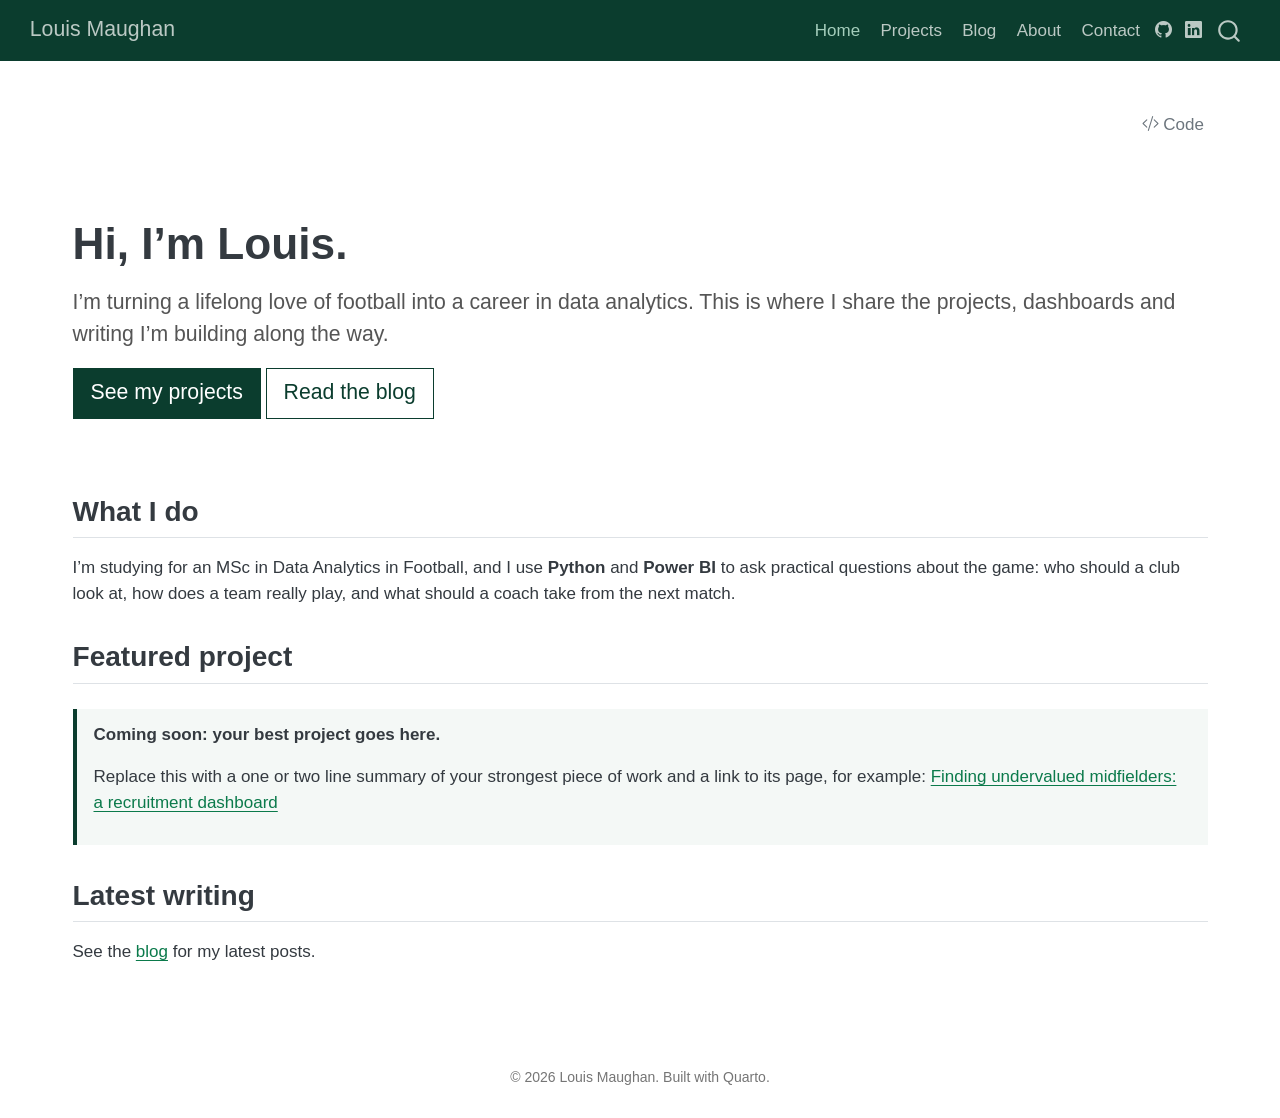
==== index.html @ 0a9d7157 "Built site for gh-pages" ====
<!DOCTYPE html>
<html xmlns="http://www.w3.org/1999/xhtml" lang="en" xml:lang="en"><head>

<meta charset="utf-8">
<meta name="generator" content="quarto-1.11.9">

<meta name="viewport" content="width=device-width, initial-scale=1.0, user-scalable=yes">


<title>Louis Maughan</title>
<style>
/* Default styles provided by pandoc.
** See https://pandoc.org/MANUAL.html#variables-for-html for config info.
*/
span.smallcaps{font-variant: small-caps;}
div.columns{display: flex; gap: 1.5em;}
div.column{flex: auto;}
@media screen {
div.columns{gap: min(4vw, 1.5em);}
div.column{overflow-x: auto;}
}
div.hanging-indent{margin-left: 1.5em; text-indent: -1.5em;}
ul.task-list{list-style: none;}
ul.task-list li input[type="checkbox"] {
  width: 0.8em;
  margin: 0 0.8em 0.2em -1em; /* quarto-specific, see https://github.com/quarto-dev/quarto-cli/issues/4556 */ 
  vertical-align: middle;
}
/* CSS for syntax highlighting */
html { -webkit-text-size-adjust: 100%; }
pre > code.sourceCode { white-space: pre; position: relative; }
pre > code.sourceCode > span { display: inline-block; line-height: 1.25; }
pre > code.sourceCode > span:empty { height: 1.2em; }
.sourceCode { overflow: visible; }
code.sourceCode > span { color: inherit; text-decoration: inherit; }
div.sourceCode { margin: 1em 0; }
pre.sourceCode { margin: 0; }
@media screen {
div.sourceCode { overflow: auto; }
}
@media print {
pre > code.sourceCode { white-space: pre-wrap; }
pre > code.sourceCode > span { text-indent: -5em; padding-left: 5em; }
}
pre.numberSource code
  { counter-reset: source-line 0; }
pre.numberSource code > span
  { position: relative; left: -4em; counter-increment: source-line; }
pre.numberSource code > span > a:first-child::before
  { content: counter(source-line);
    position: relative; left: -1em; text-align: right; vertical-align: baseline;
    border: none; display: inline-block;
    -webkit-touch-callout: none; -webkit-user-select: none;
    -khtml-user-select: none; -moz-user-select: none;
    -ms-user-select: none; user-select: none;
    padding: 0 4px; width: 4em;
  }
pre.numberSource { margin-left: 3em;  padding-left: 4px; }
div.sourceCode
  {   }
@media screen {
pre > code.sourceCode > span > a:first-child::before { text-decoration: underline; }
}
</style>


<script src="site_libs/quarto-nav/quarto-nav.js"></script>
<script src="site_libs/quarto-nav/headroom.min.js"></script>
<script src="site_libs/clipboard/clipboard.min.js"></script>
<script src="site_libs/quarto-search/autocomplete.umd.js"></script>
<script src="site_libs/quarto-search/fuse.min.js"></script>
<script src="site_libs/quarto-search/quarto-search.js"></script>
<meta name="quarto:offset" content="./">
<link href="./favicon.png" rel="icon" type="image/png">
<script src="site_libs/quarto-html/quarto.js" type="module"></script>
<script src="site_libs/quarto-html/tabsets/tabsets.js" type="module"></script>
<script src="site_libs/quarto-html/scrollable-regions/scrollable-regions.js" type="module"></script>
<script src="site_libs/quarto-html/popper.min.js"></script>
<script src="site_libs/quarto-html/tippy.umd.min.js"></script>
<script src="site_libs/quarto-html/anchor.min.js"></script>
<link href="site_libs/quarto-html/tippy.css" rel="stylesheet">
<link href="site_libs/quarto-html/quarto-syntax-highlighting-63b5708e65d6cd79cd7618c58d0c21e7.css" rel="stylesheet" id="quarto-text-highlighting-styles">
<script src="site_libs/bootstrap/bootstrap.min.js"></script>
<link href="site_libs/bootstrap/bootstrap-icons.css" rel="stylesheet">
<link href="site_libs/bootstrap/bootstrap-9058881d663e6d9be884efb1f23e384b.min.css" rel="stylesheet" append-hash="true" id="quarto-bootstrap" data-mode="light">
<script id="quarto-search-options" type="application/json">{
  "location": "navbar",
  "copy-button": false,
  "collapse-after": 3,
  "panel-placement": "end",
  "type": "overlay",
  "limit": 50,
  "keyboard-shortcut": [
    "f",
    "/",
    "s"
  ],
  "show-item-context": false,
  "language": {
    "search-no-results-text": "No results",
    "search-matching-documents-text": "matching documents",
    "search-copy-link-title": "Copy link to search",
    "search-hide-matches-text": "Hide additional matches",
    "search-more-match-text": "more match in this document",
    "search-more-matches-text": "more matches in this document",
    "search-clear-button-title": "Clear",
    "search-text-placeholder": "",
    "search-detached-cancel-button-title": "Cancel",
    "search-submit-button-title": "Submit",
    "search-label": "Search"
  }
}</script>


</head>

<body class="nav-fixed quarto-light"><a id="quarto-skip-link" class="visually-hidden-focusable" href="#quarto-document-content">Skip to main content</a>

<div id="quarto-search-results"></div>
  <header id="quarto-header" class="headroom fixed-top">
    <nav class="navbar navbar-expand-lg " data-bs-theme="dark" aria-label="Site">
      <div class="navbar-container container-fluid">
      <div class="navbar-brand-container mx-auto">
    <a class="navbar-brand" href="./index.html">
    <span class="navbar-title">Louis Maughan</span>
    </a>
  </div>
          <button class="navbar-toggler" type="button" data-bs-toggle="collapse" data-bs-target="#navbarCollapse" aria-controls="navbarCollapse" aria-expanded="false" aria-label="Toggle navigation" onclick="if (window.quartoToggleHeadroom) { window.quartoToggleHeadroom(); }">
  <span class="navbar-toggler-icon"></span>
</button>
          <div class="collapse navbar-collapse" id="navbarCollapse">
            <ul class="navbar-nav navbar-nav-scroll ms-auto">
  <li class="nav-item">
    <a class="nav-link active" href="./index.html" aria-current="page"> 
<span class="menu-text">Home</span></a>
  </li>  
  <li class="nav-item">
    <a class="nav-link" href="./projects/index.html"> 
<span class="menu-text">Projects</span></a>
  </li>  
  <li class="nav-item">
    <a class="nav-link" href="./blog/index.html"> 
<span class="menu-text">Blog</span></a>
  </li>  
  <li class="nav-item">
    <a class="nav-link" href="./about.html"> 
<span class="menu-text">About</span></a>
  </li>  
  <li class="nav-item">
    <a class="nav-link" href="./contact.html"> 
<span class="menu-text">Contact</span></a>
  </li>  
</ul>
          </div> <!-- /navcollapse -->
            <div class="quarto-navbar-tools">
    <a href="https://github.com/louismaughan" title="" class="quarto-navigation-tool px-1" aria-label=""><i class="bi bi-github"></i></a>
    <a href="https://www.linkedin.com/in/YOUR-LINKEDIN-HANDLE" title="" class="quarto-navigation-tool px-1" aria-label=""><i class="bi bi-linkedin"></i></a>
</div>
            <div id="quarto-search" class="" title="Search"></div>
      </div> <!-- /container-fluid -->
    </nav>
</header>
<!-- content -->
<div id="quarto-content" class="quarto-container page-columns page-rows-contents page-layout-full page-navbar">
<!-- sidebar -->
<!-- margin-sidebar -->
    
<!-- main -->
<main class="content column-page" id="quarto-document-content" tabindex="-1"><header id="title-block-header" class="quarto-title-block"><h1 class="title display-7"></h1></header><div class="quarto-title-block"><div class="quarto-title-tools-only"><button type="button" class="btn code-tools-button" id="quarto-code-tools-source"><i class="bi"></i> Code</button></div></div>




<section id="hi-im-louis." class="level1 hero">
<h1>Hi, I’m Louis.</h1>
<p class="tagline">
I’m turning a lifelong love of football into a career in data analytics. This is where I share the projects, dashboards and writing I’m building along the way.
</p>
<p><a href="./projects/index.html" class="btn btn-primary btn-lg">See my projects</a> <a href="./blog/index.html" class="btn btn-outline-primary btn-lg">Read the blog</a></p>
</section>
<section id="what-i-do" class="level2">
<h2 class="anchored" data-anchor-id="what-i-do">What I do</h2>
<p>I’m studying for an MSc in Data Analytics in Football, and I use <strong>Python</strong> and <strong>Power BI</strong> to ask practical questions about the game: who should a club look at, how does a team really play, and what should a coach take from the next match.</p>
</section>
<section id="featured-project" class="level2">
<h2 class="anchored" data-anchor-id="featured-project">Featured project</h2>
<div class="callout-box">
<p><strong>Coming soon: your best project goes here.</strong></p>
<p>Replace this with a one or two line summary of your strongest piece of work and a link to its page, for example: <a href="./projects/recruitment-dashboard.html">Finding undervalued midfielders: a recruitment dashboard</a></p>
</div>
</section>
<section id="latest-writing" class="level2">
<h2 class="anchored" data-anchor-id="latest-writing">Latest writing</h2>
<p>See the <a href="./blog/index.html">blog</a> for my latest posts.</p>


<!-- -->

</section>

</main> <!-- /main -->
<script id="quarto-html-after-body" type="application/javascript">
  window.document.addEventListener("DOMContentLoaded", function (event) {
    const icon = "";
    const anchorJS = new window.AnchorJS();
    anchorJS.options = {
      placement: 'right',
      icon: icon
    };
    anchorJS.add('.anchored');
    const isCodeAnnotation = (el) => {
      for (const clz of el.classList) {
        if (clz.startsWith('code-annotation-')) {                     
          return true;
        }
      }
      return false;
    }
    const onCopySuccess = function(e) {
      // button target
      const button = e.trigger;
      // don't keep focus
      button.blur();
      // flash "checked"
      button.classList.add('code-copy-button-checked');
      var currentTitle = button.getAttribute("title");
      button.setAttribute("title", "Copied!");
      let tooltip;
      if (window.bootstrap) {
        button.setAttribute("data-bs-toggle", "tooltip");
        button.setAttribute("data-bs-placement", "left");
        button.setAttribute("data-bs-title", "Copied!");
        tooltip = new bootstrap.Tooltip(button, 
          { trigger: "manual", 
            customClass: "code-copy-button-tooltip",
            offset: [0, -8]});
        tooltip.show();    
      }
      setTimeout(function() {
        if (tooltip) {
          tooltip.hide();
          button.removeAttribute("data-bs-title");
          button.removeAttribute("data-bs-toggle");
          button.removeAttribute("data-bs-placement");
        }
        button.setAttribute("title", currentTitle);
        button.classList.remove('code-copy-button-checked');
      }, 1000);
      // clear code selection
      e.clearSelection();
    }
    const getTextToCopy = function(trigger) {
      const outerScaffold = trigger.parentElement.cloneNode(true);
      const codeEl = outerScaffold.querySelector('code');
      for (const childEl of codeEl.children) {
        if (isCodeAnnotation(childEl)) {
          childEl.remove();
        }
      }
      return codeEl.innerText;
    }
    const clipboard = new window.ClipboardJS('.code-copy-button:not([data-in-quarto-modal])', {
      text: getTextToCopy
    });
    clipboard.on('success', onCopySuccess);
    if (window.document.getElementById('quarto-embedded-source-code-modal')) {
      const clipboardModal = new window.ClipboardJS('.code-copy-button[data-in-quarto-modal]', {
        text: getTextToCopy,
        container: window.document.getElementById('quarto-embedded-source-code-modal')
      });
      clipboardModal.on('success', onCopySuccess);
    }
    const viewSource = window.document.getElementById('quarto-view-source') ||
                       window.document.getElementById('quarto-code-tools-source');
    if (viewSource) {
      const sourceUrl = viewSource.getAttribute("data-quarto-source-url");
      viewSource.addEventListener("click", function(e) {
        if (sourceUrl) {
          // rstudio viewer pane
          if (/\bcapabilities=\b/.test(window.location)) {
            window.open(sourceUrl);
          } else {
            window.location.href = sourceUrl;
          }
        } else {
          const modal = new bootstrap.Modal(document.getElementById('quarto-embedded-source-code-modal'));
          modal.show();
        }
        return false;
      });
    }
    function toggleCodeHandler(show) {
      return function(e) {
        const cellDetails = window.document.querySelectorAll(".cell details.code-fold");
        for (let i=0; i<cellDetails.length; i++) {
          const details = cellDetails[i];
          if (show) {
            details.open = true;
          } else {
            details.removeAttribute("open");
          }
        }
        const cellCodeDivs = window.document.querySelectorAll(".cell div.sourceCode.cell-code");
        const fromCls = show ? "hidden" : "unhidden";
        const toCls = show ? "unhidden" : "hidden";
        for (let i=0; i<cellCodeDivs.length; i++) {
          const codeDiv = cellCodeDivs[i];
          if (codeDiv.classList.contains(fromCls)) {
            codeDiv.classList.remove(fromCls);
            codeDiv.classList.add(toCls);
          } 
        }
        return false;
      }
    }
    const hideAllCode = window.document.getElementById("quarto-hide-all-code");
    if (hideAllCode) {
      hideAllCode.addEventListener("click", toggleCodeHandler(false));
    }
    const showAllCode = window.document.getElementById("quarto-show-all-code");
    if (showAllCode) {
      showAllCode.addEventListener("click", toggleCodeHandler(true));
    }
      var localhostRegex = new RegExp(/^(?:http|https):\/\/localhost\:?[0-9]*\//);
      var mailtoRegex = new RegExp(/^mailto:/);
        var filterRegex = new RegExp("https:\/\/louismaughan\.github\.io\/louis-portfolio");
      const newWindowLabel = "(opens in a new tab)";
      const newWindowNoteId = "quarto-ext-newwindow-label";
      // Links reference one hidden label through aria-describedby, so the
      // announcement never changes their accessible name.
      var describeNewWindow = (link) => {
        if (!window.document.getElementById(newWindowNoteId)) {
          var newWindowNote = window.document.createElement("span");
          newWindowNote.id = newWindowNoteId;
          newWindowNote.hidden = true;
          newWindowNote.textContent = newWindowLabel;
          window.document.body.appendChild(newWindowNote);
        }
        var describedBy = (link.getAttribute("aria-describedby") || "").split(/\s+/).filter(Boolean);
        if (!describedBy.includes(newWindowNoteId)) {
          describedBy.push(newWindowNoteId);
          link.setAttribute("aria-describedby", describedBy.join(" "));
        }
      }
      var isInternal = (href) => {
          return filterRegex.test(href) || localhostRegex.test(href) || mailtoRegex.test(href);
      }
      // Inspect non-navigation links and adorn them if external
      window.quartoDecorateExternalLinks = function (root) {
     var links = (root || window.document).querySelectorAll('a[href]:not(.nav-link):not(.navbar-brand):not(.toc-action):not(.sidebar-link):not(.sidebar-item-toggle):not(.pagination-link):not(.no-external):not([aria-hidden]):not(.dropdown-item):not(.quarto-navigation-tool):not(.about-link)');
      for (var i=0; i<links.length; i++) {
        const link = links[i];
        if (!isInternal(link.href)) {
          // undo the damage that might have been done by quarto-nav.js in the case of
          // links that we want to consider external
          if (link.dataset.originalHref !== undefined) {
            link.href = link.dataset.originalHref;
          }
            // target, if specified
            link.setAttribute("target", "_blank");
            if (link.getAttribute("rel") === null) {
              link.setAttribute("rel", "noopener");
            }
            describeNewWindow(link);
          if (!link.classList.contains('no-external-icon')) {
          }
        }
      }
      };
      window.quartoDecorateExternalLinks(window.document);
    // Esc closes the popup (WCAG 1.4.13) and focus leaving both trigger and
    // popup closes it (WCAG 2.4.11); tippy handles neither for interactive popups.
    const hideOnEscAndFocusOut = {
      name: 'hideOnEscAndFocusOut',
      defaultValue: true,
      fn(instance) {
        const dismiss = () => {
          // A show scheduled by the trigger delay would otherwise reopen it
          instance.clearDelayTimeouts();
          instance.hide();
        };
        const onKeyDown = (event) => {
          if (event.key !== 'Escape') {
            return;
          }
          // Keep Esc from also reaching page handlers (e.g. reveal.js overview),
          // except an open reveal.js slide menu, which Esc should close too.
          // The menu handles keys only when its keyboard option is on.
          const menuHandlesEsc = window.Reveal?.getPlugin?.('menu')?.isOpen() &&
            window.Reveal.getConfig().menu?.keyboard !== false;
          if (!menuHandlesEsc) {
            event.stopPropagation();
          }
          if (instance.popper.contains(window.document.activeElement)) {
            // Disabled while refocusing so the focus trigger does not reopen it
            instance.disable();
            instance.reference.focus();
            instance.enable();
          }
          dismiss();
        };
        const onFocusOut = (event) => {
          const target = event.relatedTarget;
          if (target && !instance.reference.contains(target) &&
              !instance.popper.contains(target)) {
            dismiss();
          }
        };
        // On the trigger too: a click trigger (code-annotations: select) has no
        // blur handling. Attached for the instance's lifetime so leaving the
        // trigger also cancels a show still pending on the trigger delay.
        instance.reference.addEventListener('focusout', onFocusOut);
        return {
          onShow() {
            window.document.addEventListener('keydown', onKeyDown, true);
            instance.popper.addEventListener('focusout', onFocusOut);
          },
          onHide() {
            window.document.removeEventListener('keydown', onKeyDown, true);
            instance.popper.removeEventListener('focusout', onFocusOut);
          },
          onDestroy() {
            instance.reference.removeEventListener('focusout', onFocusOut);
          },
        };
      },
    };
    function tippyHover(el, contentFn, onTriggerFn, onUntriggerFn) {
      const config = {
        allowHTML: true,
        maxWidth: 500,
        delay: 100,
        arrow: false,
        appendTo: function(el) {
            return el.parentElement;
        },
        interactive: true,
        interactiveBorder: 10,
        theme: 'quarto',
        placement: 'bottom-start',
        plugins: [hideOnEscAndFocusOut],
      };
      if (contentFn) {
        config.content = contentFn;
      }
      if (onTriggerFn) {
        config.onTrigger = onTriggerFn;
      }
      if (onUntriggerFn) {
        config.onUntrigger = onUntriggerFn;
      }
      window.tippy(el, config); 
    }
    const noterefs = window.document.querySelectorAll('a[role="doc-noteref"]');
    for (var i=0; i<noterefs.length; i++) {
      const ref = noterefs[i];
      tippyHover(ref, function() {
        // use id or data attribute instead here
        let href = ref.getAttribute('data-footnote-href') || ref.getAttribute('href');
        try { href = new URL(href).hash; } catch {}
        const id = href.replace(/^#\/?/, "");
        const note = window.document.getElementById(id);
        if (note) {
          return note.innerHTML;
        } else {
          return "";
        }
      });
    }
    const xrefs = window.document.querySelectorAll('a.quarto-xref');
    const processXRef = (id, note) => {
      // Strip column container classes
      const stripColumnClz = (el) => {
        el.classList.remove("page-full", "page-columns");
        if (el.children) {
          for (const child of el.children) {
            stripColumnClz(child);
          }
        }
      }
      stripColumnClz(note)
      if (id === null || id.startsWith('sec-')) {
        // Special case sections, only their first couple elements
        const container = document.createElement("div");
        if (note.children && note.children.length > 2) {
          container.appendChild(note.children[0].cloneNode(true));
          for (let i = 1; i < note.children.length; i++) {
            const child = note.children[i];
            if (child.tagName === "P" && child.innerText === "") {
              continue;
            } else {
              container.appendChild(child.cloneNode(true));
              break;
            }
          }
          if (window.Quarto?.typesetMath) {
            window.Quarto.typesetMath(container);
          }
          return container.innerHTML
        } else {
          if (window.Quarto?.typesetMath) {
            window.Quarto.typesetMath(note);
          }
          return note.innerHTML;
        }
      } else {
        // Remove any anchor links if they are present
        const anchorLink = note.querySelector('a.anchorjs-link');
        if (anchorLink) {
          anchorLink.remove();
        }
        if (window.Quarto?.typesetMath) {
          window.Quarto.typesetMath(note);
        }
        if (note.classList.contains("callout")) {
          return note.outerHTML;
        } else {
          return note.innerHTML;
        }
      }
    }
    for (var i=0; i<xrefs.length; i++) {
      const xref = xrefs[i];
      tippyHover(xref, undefined, function(instance) {
        instance.disable();
        let url = xref.getAttribute('href');
        let hash = undefined; 
        if (url.startsWith('#')) {
          hash = url;
        } else {
          try { hash = new URL(url).hash; } catch {}
        }
        if (hash) {
          const id = hash.replace(/^#\/?/, "");
          const note = window.document.getElementById(id);
          if (note !== null) {
            try {
              const html = processXRef(id, note.cloneNode(true));
              instance.setContent(html);
            } finally {
              instance.enable();
              instance.show();
            }
          } else {
            // See if we can fetch this
            fetch(url.split('#')[0])
            .then(res => res.text())
            .then(html => {
              const parser = new DOMParser();
              const htmlDoc = parser.parseFromString(html, "text/html");
              const note = htmlDoc.getElementById(id);
              if (note !== null) {
                const html = processXRef(id, note);
                instance.setContent(html);
              } 
            }).finally(() => {
              instance.enable();
              instance.show();
            });
          }
        } else {
          // See if we can fetch a full url (with no hash to target)
          // This is a special case and we should probably do some content thinning / targeting
          fetch(url)
          .then(res => res.text())
          .then(html => {
            const parser = new DOMParser();
            const htmlDoc = parser.parseFromString(html, "text/html");
            const note = htmlDoc.querySelector('main.content');
            if (note !== null) {
              // This should only happen for chapter cross references
              // (since there is no id in the URL)
              // remove the first header
              if (note.children.length > 0 && note.children[0].tagName === "HEADER") {
                note.children[0].remove();
              }
              const html = processXRef(null, note);
              instance.setContent(html);
            } 
          }).finally(() => {
            instance.enable();
            instance.show();
          });
        }
      }, function(instance) {
      });
    }
        let selectedAnnoteEl;
        const selectorForAnnotation = ( cell, annotation) => {
          let cellAttr = 'data-code-cell="' + cell + '"';
          let lineAttr = 'data-code-annotation="' +  annotation + '"';
          const selector = 'span[' + cellAttr + '][' + lineAttr + ']';
          return selector;
        }
        const selectCodeLines = (annoteEl) => {
          const doc = window.document;
          const targetCell = annoteEl.getAttribute("data-target-cell");
          const targetAnnotation = annoteEl.getAttribute("data-target-annotation");
          const annoteSpan = window.document.querySelector(selectorForAnnotation(targetCell, targetAnnotation));
          const lines = annoteSpan.getAttribute("data-code-lines").split(",");
          const lineIds = lines.map((line) => {
            return targetCell + "-" + line;
          })
          // Each band is positioned against its own containing block, which is
          // not the offsetParent of the lines, so place it from client rects.
          const placeBand = (band, firstEl, lastEl, codeBlock) => {
            const container = band.offsetParent;
            if (container === null) {
              return;
            }
            const containerRect = container.getBoundingClientRect();
            // Reveal.js scales slides with a transform, so convert client
            // pixels back to the CSS pixels of the container.
            const scale = containerRect.height / container.offsetHeight || 1;
            const firstRect = firstEl.getBoundingClientRect();
            const lastRect = lastEl.getBoundingClientRect();
            const top = (firstRect.top - containerRect.top) / scale - container.clientTop + container.scrollTop;
            const height = (lastRect.bottom - firstRect.top) / scale;
            band.style.top = top - 2 + "px";
            band.style.height = height + 4 + "px";
            if (codeBlock) {
              // Without the copy button wrapper, the containing block is wider
              // than the code block, so span the code block explicitly.
              const blockRect = codeBlock.getBoundingClientRect();
              band.style.left = (blockRect.left - containerRect.left) / scale - container.clientLeft + container.scrollLeft + "px";
              band.style.width = blockRect.width / scale + "px";
            }
          };
          if (lineIds.length > 0) {
            const el = window.document.getElementById(lineIds[0]);
            const lastEl = window.document.getElementById(lineIds[lineIds.length - 1]);
            const parent = el.parentElement.parentElement;
            // cook up a div (if necessary) and position it
            let div = window.document.getElementById("code-annotation-line-highlight");
            if (div === null) {
              div = window.document.createElement("div");
              div.setAttribute("id", "code-annotation-line-highlight");
              div.style.position = 'absolute';
              parent.appendChild(div);
            }
            placeBand(div, el, lastEl, parent.closest("div.sourceCode") || parent);
            let gutterDiv = window.document.getElementById("code-annotation-line-highlight-gutter");
            if (gutterDiv === null) {
              gutterDiv = window.document.createElement("div");
              gutterDiv.setAttribute("id", "code-annotation-line-highlight-gutter");
              gutterDiv.style.position = 'absolute';
              const codeCell = window.document.getElementById(targetCell);
              const gutter = codeCell.querySelector('.code-annotation-gutter');
              gutter.appendChild(gutterDiv);
            }
            placeBand(gutterDiv, el, lastEl);
            selectedAnnoteEl = annoteEl;
          }
        };
        const unselectCodeLines = () => {
          const elementsIds = ["code-annotation-line-highlight", "code-annotation-line-highlight-gutter"];
          elementsIds.forEach((elId) => {
            const div = window.document.getElementById(elId);
            if (div) {
              div.remove();
            }
          });
          selectedAnnoteEl = undefined;
        };
          // Handle positioning of the toggle
      window.addEventListener(
        "resize",
        throttle(() => {
          elRect = undefined;
          if (selectedAnnoteEl) {
            selectCodeLines(selectedAnnoteEl);
          }
        }, 10)
      );
      function throttle(fn, ms) {
      let throttle = false;
      let timer;
        return (...args) => {
          if(!throttle) { // first call gets through
              fn.apply(this, args);
              throttle = true;
          } else { // all the others get throttled
              if(timer) clearTimeout(timer); // cancel #2
              timer = setTimeout(() => {
                fn.apply(this, args);
                timer = throttle = false;
              }, ms);
          }
        };
      }
        // Attach click handler to the DT
        const annoteDls = window.document.querySelectorAll('dt[data-target-cell]');
        for (const annoteDlNode of annoteDls) {
          annoteDlNode.addEventListener('click', (event) => {
            const clickedEl = event.target;
            if (clickedEl !== selectedAnnoteEl) {
              unselectCodeLines();
              const activeEl = window.document.querySelector('dt[data-target-cell].code-annotation-active');
              if (activeEl) {
                activeEl.classList.remove('code-annotation-active');
              }
              selectCodeLines(clickedEl);
              clickedEl.classList.add('code-annotation-active');
            } else {
              // Unselect the line
              unselectCodeLines();
              clickedEl.classList.remove('code-annotation-active');
            }
          });
        }
    const findCites = (el) => {
      const parentEl = el.parentElement;
      if (parentEl) {
        const cites = parentEl.dataset.cites;
        if (cites) {
          return {
            el,
            cites: cites.split(' ')
          };
        } else {
          return findCites(el.parentElement)
        }
      } else {
        return undefined;
      }
    };
    var bibliorefs = window.document.querySelectorAll('a[role="doc-biblioref"]');
    for (var i=0; i<bibliorefs.length; i++) {
      const ref = bibliorefs[i];
      const citeInfo = findCites(ref);
      if (citeInfo) {
        tippyHover(citeInfo.el, function() {
          var popup = window.document.createElement('div');
          citeInfo.cites.forEach(function(cite) {
            var citeDiv = window.document.createElement('div');
            citeDiv.classList.add('hanging-indent');
            citeDiv.classList.add('csl-entry');
            var biblioDiv = window.document.getElementById('ref-' + cite);
            if (biblioDiv) {
              citeDiv.innerHTML = biblioDiv.innerHTML;
            }
            popup.appendChild(citeDiv);
          });
          return popup.innerHTML;
        });
      }
    }
  });
  </script>
  <script type="application/javascript">
  window.quartoScrollableRegionsLabels = {"code":"Scrollable code","output":"Scrollable output"};
  </script><div class="modal fade" id="quarto-embedded-source-code-modal" tabindex="-1" aria-labelledby="quarto-embedded-source-code-modal-label" aria-hidden="true"><div class="modal-dialog modal-dialog-scrollable"><div class="modal-content"><div class="modal-header"><h5 class="modal-title" id="quarto-embedded-source-code-modal-label">Source Code</h5><button class="btn-close" data-bs-dismiss="modal"></button></div><div class="modal-body"><div class="">
<div class="code-copy-outer-scaffold"><div class="sourceCode" id="cb1" data-shortcodes="false"><pre class="sourceCode markdown code-with-copy"><code class="sourceCode markdown"><span id="cb1-1"><a href="#cb1-1" aria-hidden="true" tabindex="-1"></a><span class="co">---</span></span>
<span id="cb1-2"><a href="#cb1-2" aria-hidden="true" tabindex="-1"></a><span class="an">title:</span><span class="co"> ""</span></span>
<span id="cb1-3"><a href="#cb1-3" aria-hidden="true" tabindex="-1"></a><span class="an">toc:</span><span class="co"> false</span></span>
<span id="cb1-4"><a href="#cb1-4" aria-hidden="true" tabindex="-1"></a><span class="an">page-layout:</span><span class="co"> full</span></span>
<span id="cb1-5"><a href="#cb1-5" aria-hidden="true" tabindex="-1"></a><span class="co">---</span></span>
<span id="cb1-6"><a href="#cb1-6" aria-hidden="true" tabindex="-1"></a></span>
<span id="cb1-7"><a href="#cb1-7" aria-hidden="true" tabindex="-1"></a>::: {.hero}</span>
<span id="cb1-8"><a href="#cb1-8" aria-hidden="true" tabindex="-1"></a><span class="fu"># Hi, I'm Louis.</span></span>
<span id="cb1-9"><a href="#cb1-9" aria-hidden="true" tabindex="-1"></a></span>
<span id="cb1-10"><a href="#cb1-10" aria-hidden="true" tabindex="-1"></a><span class="dt">&lt;</span><span class="kw">p</span><span class="ot"> class</span><span class="op">=</span><span class="st">"tagline"</span><span class="dt">&gt;</span>I'm turning a lifelong love of football into a career in data analytics. This is where I share the projects, dashboards and writing I'm building along the way.<span class="dt">&lt;/</span><span class="kw">p</span><span class="dt">&gt;</span></span>
<span id="cb1-11"><a href="#cb1-11" aria-hidden="true" tabindex="-1"></a></span>
<span id="cb1-12"><a href="#cb1-12" aria-hidden="true" tabindex="-1"></a><span class="co">[</span><span class="ot">See my projects</span><span class="co">](projects/index.qmd)</span>{.btn .btn-primary .btn-lg} <span class="co">[</span><span class="ot">Read the blog</span><span class="co">](blog/index.qmd)</span>{.btn .btn-outline-primary .btn-lg}</span>
<span id="cb1-13"><a href="#cb1-13" aria-hidden="true" tabindex="-1"></a>:::</span>
<span id="cb1-14"><a href="#cb1-14" aria-hidden="true" tabindex="-1"></a></span>
<span id="cb1-15"><a href="#cb1-15" aria-hidden="true" tabindex="-1"></a><span class="fu">## What I do</span></span>
<span id="cb1-16"><a href="#cb1-16" aria-hidden="true" tabindex="-1"></a></span>
<span id="cb1-17"><a href="#cb1-17" aria-hidden="true" tabindex="-1"></a>I'm studying for an MSc in Data Analytics in Football, and I use **Python** and **Power BI** to ask practical questions about the game: who should a club look at, how does a team really play, and what should a coach take from the next match.</span>
<span id="cb1-18"><a href="#cb1-18" aria-hidden="true" tabindex="-1"></a></span>
<span id="cb1-19"><a href="#cb1-19" aria-hidden="true" tabindex="-1"></a><span class="fu">## Featured project</span></span>
<span id="cb1-20"><a href="#cb1-20" aria-hidden="true" tabindex="-1"></a></span>
<span id="cb1-21"><a href="#cb1-21" aria-hidden="true" tabindex="-1"></a>::: {.callout-box}</span>
<span id="cb1-22"><a href="#cb1-22" aria-hidden="true" tabindex="-1"></a>**Coming soon: your best project goes here.**</span>
<span id="cb1-23"><a href="#cb1-23" aria-hidden="true" tabindex="-1"></a></span>
<span id="cb1-24"><a href="#cb1-24" aria-hidden="true" tabindex="-1"></a>Replace this with a one or two line summary of your strongest piece of work and a link to its page, for example:</span>
<span id="cb1-25"><a href="#cb1-25" aria-hidden="true" tabindex="-1"></a><span class="co">[</span><span class="ot">Finding undervalued midfielders: a recruitment dashboard</span><span class="co">](projects/recruitment-dashboard.qmd)</span></span>
<span id="cb1-26"><a href="#cb1-26" aria-hidden="true" tabindex="-1"></a>:::</span>
<span id="cb1-27"><a href="#cb1-27" aria-hidden="true" tabindex="-1"></a></span>
<span id="cb1-28"><a href="#cb1-28" aria-hidden="true" tabindex="-1"></a><span class="fu">## Latest writing</span></span>
<span id="cb1-29"><a href="#cb1-29" aria-hidden="true" tabindex="-1"></a></span>
<span id="cb1-30"><a href="#cb1-30" aria-hidden="true" tabindex="-1"></a>See the <span class="co">[</span><span class="ot">blog</span><span class="co">](blog/index.qmd)</span> for my latest posts.</span></code></pre></div><button title="Copy to Clipboard" class="code-copy-button" data-in-quarto-modal=""><i class="bi"></i></button></div>
</div></div></div></div></div>
</div> <!-- /content -->
<footer class="footer">
  <div class="nav-footer">
    <div class="nav-footer-left">
      &nbsp;
    </div>   
    <div class="nav-footer-center">
<p>© 2026 Louis Maughan. Built with Quarto.</p>
</div>
    <div class="nav-footer-right">
      &nbsp;
    </div>
  </div>
</footer>




</body></html>
---- site_libs/quarto-html/tippy.css ----
.tippy-box[data-animation=fade][data-state=hidden]{opacity:0}[data-tippy-root]{max-width:calc(100vw - 10px)}.tippy-box{position:relative;background-color:#333;color:#fff;border-radius:4px;font-size:14px;line-height:1.4;white-space:normal;outline:0;transition-property:transform,visibility,opacity}.tippy-box[data-placement^=top]>.tippy-arrow{bottom:0}.tippy-box[data-placement^=top]>.tippy-arrow:before{bottom:-7px;left:0;border-width:8px 8px 0;border-top-color:initial;transform-origin:center top}.tippy-box[data-placement^=bottom]>.tippy-arrow{top:0}.tippy-box[data-placement^=bottom]>.tippy-arrow:before{top:-7px;left:0;border-width:0 8px 8px;border-bottom-color:initial;transform-origin:center bottom}.tippy-box[data-placement^=left]>.tippy-arrow{right:0}.tippy-box[data-placement^=left]>.tippy-arrow:before{border-width:8px 0 8px 8px;border-left-color:initial;right:-7px;transform-origin:center left}.tippy-box[data-placement^=right]>.tippy-arrow{left:0}.tippy-box[data-placement^=right]>.tippy-arrow:before{left:-7px;border-width:8px 8px 8px 0;border-right-color:initial;transform-origin:center right}.tippy-box[data-inertia][data-state=visible]{transition-timing-function:cubic-bezier(.54,1.5,.38,1.11)}.tippy-arrow{width:16px;height:16px;color:#333}.tippy-arrow:before{content:"";position:absolute;border-color:transparent;border-style:solid}.tippy-content{position:relative;padding:5px 9px;z-index:1}
---- site_libs/quarto-html/quarto-syntax-highlighting-63b5708e65d6cd79cd7618c58d0c21e7.css ----
/* quarto syntax highlight colors */
:root {
  --quarto-hl-ot-color: #003B4F;
  --quarto-hl-at-color: #657422;
  --quarto-hl-ss-color: #20794D;
  --quarto-hl-an-color: #5E5E5E;
  --quarto-hl-fu-color: #4758AB;
  --quarto-hl-st-color: #20794D;
  --quarto-hl-cf-color: #003B4F;
  --quarto-hl-op-color: #5E5E5E;
  --quarto-hl-er-color: #AD0000;
  --quarto-hl-bn-color: #AD0000;
  --quarto-hl-al-color: #AD0000;
  --quarto-hl-va-color: #111111;
  --quarto-hl-bu-color: inherit;
  --quarto-hl-ex-color: inherit;
  --quarto-hl-pp-color: #AD0000;
  --quarto-hl-in-color: #5E5E5E;
  --quarto-hl-vs-color: #20794D;
  --quarto-hl-wa-color: #5E5E5E;
  --quarto-hl-do-color: #5E5E5E;
  --quarto-hl-im-color: #00769E;
  --quarto-hl-ch-color: #20794D;
  --quarto-hl-dt-color: #AD0000;
  --quarto-hl-fl-color: #AD0000;
  --quarto-hl-co-color: #5E5E5E;
  --quarto-hl-cv-color: #5E5E5E;
  --quarto-hl-cn-color: #8f5902;
  --quarto-hl-sc-color: #5E5E5E;
  --quarto-hl-dv-color: #AD0000;
  --quarto-hl-kw-color: #003B4F;
}

/* other quarto variables */
:root {
  --quarto-font-monospace: SFMono-Regular, Menlo, Monaco, Consolas, "Liberation Mono", "Courier New", monospace;
}

/* syntax highlight based on Pandoc's rules */
pre > code.sourceCode > span {
  color: #003B4F;
}

code.sourceCode > span {
  color: #003B4F;
}

div.sourceCode,
div.sourceCode pre.sourceCode {
  color: #003B4F;
}

/* Normal */
code span {
  color: #003B4F;
}

/* Alert */
code span.al {
  color: #AD0000;
  font-style: inherit;
}

/* Annotation */
code span.an {
  color: #5E5E5E;
  font-style: inherit;
}

/* Attribute */
code span.at {
  color: #657422;
  font-style: inherit;
}

/* BaseN */
code span.bn {
  color: #AD0000;
  font-style: inherit;
}

/* BuiltIn */
code span.bu {
  font-style: inherit;
}

/* ControlFlow */
code span.cf {
  color: #003B4F;
  font-weight: bold;
  font-style: inherit;
}

/* Char */
code span.ch {
  color: #20794D;
  font-style: inherit;
}

/* Constant */
code span.cn {
  color: #8f5902;
  font-style: inherit;
}

/* Comment */
code span.co {
  color: #5E5E5E;
  font-style: inherit;
}

/* CommentVar */
code span.cv {
  color: #5E5E5E;
  font-style: italic;
}

/* Documentation */
code span.do {
  color: #5E5E5E;
  font-style: italic;
}

/* DataType */
code span.dt {
  color: #AD0000;
  font-style: inherit;
}

/* DecVal */
code span.dv {
  color: #AD0000;
  font-style: inherit;
}

/* Error */
code span.er {
  color: #AD0000;
  font-style: inherit;
}

/* Extension */
code span.ex {
  font-style: inherit;
}

/* Float */
code span.fl {
  color: #AD0000;
  font-style: inherit;
}

/* Function */
code span.fu {
  color: #4758AB;
  font-style: inherit;
}

/* Import */
code span.im {
  color: #00769E;
  font-style: inherit;
}

/* Information */
code span.in {
  color: #5E5E5E;
  font-style: inherit;
}

/* Keyword */
code span.kw {
  color: #003B4F;
  font-weight: bold;
  font-style: inherit;
}

/* Operator */
code span.op {
  color: #5E5E5E;
  font-style: inherit;
}

/* Other */
code span.ot {
  color: #003B4F;
  font-style: inherit;
}

/* Preprocessor */
code span.pp {
  color: #AD0000;
  font-style: inherit;
}

/* SpecialChar */
code span.sc {
  color: #5E5E5E;
  font-style: inherit;
}

/* SpecialString */
code span.ss {
  color: #20794D;
  font-style: inherit;
}

/* String */
code span.st {
  color: #20794D;
  font-style: inherit;
}

/* Variable */
code span.va {
  color: #111111;
  font-style: inherit;
}

/* VerbatimString */
code span.vs {
  color: #20794D;
  font-style: inherit;
}

/* Warning */
code span.wa {
  color: #5E5E5E;
  font-style: italic;
}

.prevent-inlining {
  content: "</";
}

/*# sourceMappingURL=054cc16b9e9817627be6994582d2ffb5.css.map */
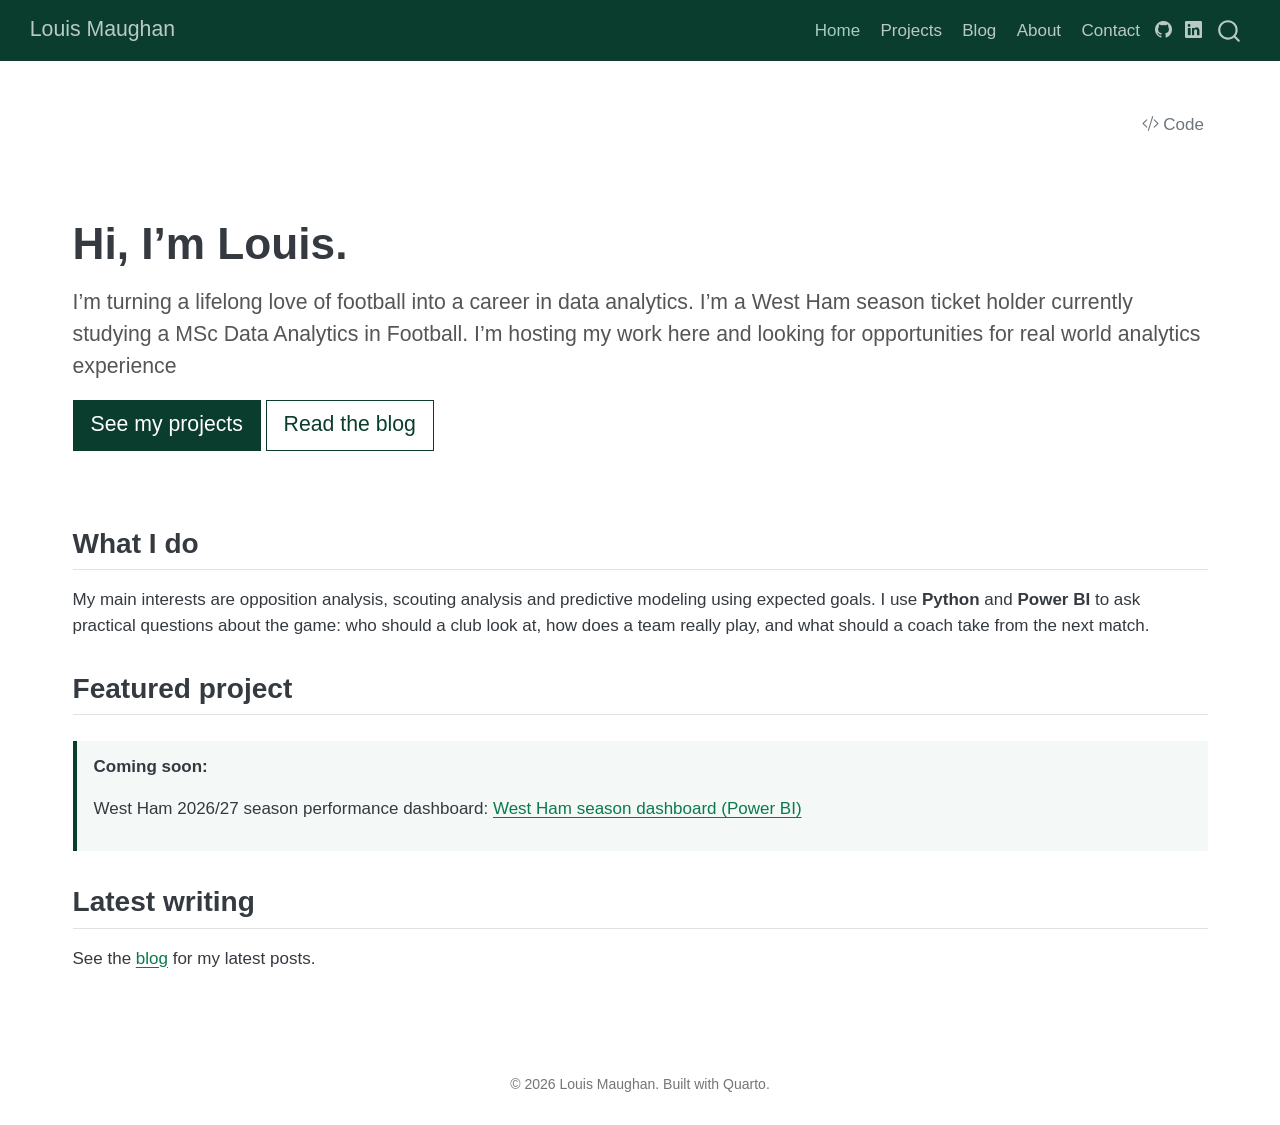
==== commit 75707434: "Built site for gh-pages" ====
--- a/index.html
+++ b/index.html
@@ -82,7 +82,7 @@
 <link href="site_libs/quarto-html/quarto-syntax-highlighting-63b5708e65d6cd79cd7618c58d0c21e7.css" rel="stylesheet" id="quarto-text-highlighting-styles">
 <script src="site_libs/bootstrap/bootstrap.min.js"></script>
 <link href="site_libs/bootstrap/bootstrap-icons.css" rel="stylesheet">
-<link href="site_libs/bootstrap/bootstrap-9058881d663e6d9be884efb1f23e384b.min.css" rel="stylesheet" append-hash="true" id="quarto-bootstrap" data-mode="light">
+<link href="site_libs/bootstrap/bootstrap-aab86a7b5dbd2cdbcfb85e33983b7737.min.css" rel="stylesheet" append-hash="true" id="quarto-bootstrap" data-mode="light">
 <script id="quarto-search-options" type="application/json">{
   "location": "navbar",
   "copy-button": false,
@@ -174,19 +174,19 @@
 <section id="hi-im-louis." class="level1 hero">
 <h1>Hi, I’m Louis.</h1>
 <p class="tagline">
-I’m turning a lifelong love of football into a career in data analytics. This is where I share the projects, dashboards and writing I’m building along the way.
+I’m turning a lifelong love of football into a career in data analytics. I’m a West Ham season ticket holder currently studying a MSc Data Analytics in Football. I’m hosting my work here and looking for opportunities for real world analytics experience
 </p>
 <p><a href="./projects/index.html" class="btn btn-primary btn-lg">See my projects</a> <a href="./blog/index.html" class="btn btn-outline-primary btn-lg">Read the blog</a></p>
 </section>
 <section id="what-i-do" class="level2">
 <h2 class="anchored" data-anchor-id="what-i-do">What I do</h2>
-<p>I’m studying for an MSc in Data Analytics in Football, and I use <strong>Python</strong> and <strong>Power BI</strong> to ask practical questions about the game: who should a club look at, how does a team really play, and what should a coach take from the next match.</p>
+<p>My main interests are opposition analysis, scouting analysis and predictive modeling using expected goals. I use <strong>Python</strong> and <strong>Power BI</strong> to ask practical questions about the game: who should a club look at, how does a team really play, and what should a coach take from the next match.</p>
 </section>
 <section id="featured-project" class="level2">
 <h2 class="anchored" data-anchor-id="featured-project">Featured project</h2>
 <div class="callout-box">
-<p><strong>Coming soon: your best project goes here.</strong></p>
-<p>Replace this with a one or two line summary of your strongest piece of work and a link to its page, for example: <a href="./projects/recruitment-dashboard.html">Finding undervalued midfielders: a recruitment dashboard</a></p>
+<p><strong>Coming soon:</strong></p>
+<p>West Ham 2026/27 season performance dashboard: <a href="./projects/recruitment-dashboard.html">West Ham season dashboard (Power BI)</a></p>
 </div>
 </section>
 <section id="latest-writing" class="level2">
@@ -759,22 +759,22 @@
 <span id="cb1-7"><a href="#cb1-7" aria-hidden="true" tabindex="-1"></a>::: {.hero}</span>
 <span id="cb1-8"><a href="#cb1-8" aria-hidden="true" tabindex="-1"></a><span class="fu"># Hi, I'm Louis.</span></span>
 <span id="cb1-9"><a href="#cb1-9" aria-hidden="true" tabindex="-1"></a></span>
-<span id="cb1-10"><a href="#cb1-10" aria-hidden="true" tabindex="-1"></a><span class="dt">&lt;</span><span class="kw">p</span><span class="ot"> class</span><span class="op">=</span><span class="st">"tagline"</span><span class="dt">&gt;</span>I'm turning a lifelong love of football into a career in data analytics. This is where I share the projects, dashboards and writing I'm building along the way.<span class="dt">&lt;/</span><span class="kw">p</span><span class="dt">&gt;</span></span>
+<span id="cb1-10"><a href="#cb1-10" aria-hidden="true" tabindex="-1"></a><span class="dt">&lt;</span><span class="kw">p</span><span class="ot"> class</span><span class="op">=</span><span class="st">"tagline"</span><span class="dt">&gt;</span>I'm turning a lifelong love of football into a career in data analytics. I'm a West Ham season ticket holder currently studying a MSc Data Analytics in Football. I'm hosting my work here and looking for opportunities for real world analytics experience<span class="dt">&lt;/</span><span class="kw">p</span><span class="dt">&gt;</span></span>
 <span id="cb1-11"><a href="#cb1-11" aria-hidden="true" tabindex="-1"></a></span>
 <span id="cb1-12"><a href="#cb1-12" aria-hidden="true" tabindex="-1"></a><span class="co">[</span><span class="ot">See my projects</span><span class="co">](projects/index.qmd)</span>{.btn .btn-primary .btn-lg} <span class="co">[</span><span class="ot">Read the blog</span><span class="co">](blog/index.qmd)</span>{.btn .btn-outline-primary .btn-lg}</span>
 <span id="cb1-13"><a href="#cb1-13" aria-hidden="true" tabindex="-1"></a>:::</span>
 <span id="cb1-14"><a href="#cb1-14" aria-hidden="true" tabindex="-1"></a></span>
 <span id="cb1-15"><a href="#cb1-15" aria-hidden="true" tabindex="-1"></a><span class="fu">## What I do</span></span>
 <span id="cb1-16"><a href="#cb1-16" aria-hidden="true" tabindex="-1"></a></span>
-<span id="cb1-17"><a href="#cb1-17" aria-hidden="true" tabindex="-1"></a>I'm studying for an MSc in Data Analytics in Football, and I use **Python** and **Power BI** to ask practical questions about the game: who should a club look at, how does a team really play, and what should a coach take from the next match.</span>
+<span id="cb1-17"><a href="#cb1-17" aria-hidden="true" tabindex="-1"></a>My main interests are opposition analysis, scouting analysis and predictive modeling using expected goals. I use **Python** and **Power BI** to ask practical questions about the game: who should a club look at, how does a team really play, and what should a coach take from the next match.</span>
 <span id="cb1-18"><a href="#cb1-18" aria-hidden="true" tabindex="-1"></a></span>
 <span id="cb1-19"><a href="#cb1-19" aria-hidden="true" tabindex="-1"></a><span class="fu">## Featured project</span></span>
 <span id="cb1-20"><a href="#cb1-20" aria-hidden="true" tabindex="-1"></a></span>
 <span id="cb1-21"><a href="#cb1-21" aria-hidden="true" tabindex="-1"></a>::: {.callout-box}</span>
-<span id="cb1-22"><a href="#cb1-22" aria-hidden="true" tabindex="-1"></a>**Coming soon: your best project goes here.**</span>
+<span id="cb1-22"><a href="#cb1-22" aria-hidden="true" tabindex="-1"></a>**Coming soon:**</span>
 <span id="cb1-23"><a href="#cb1-23" aria-hidden="true" tabindex="-1"></a></span>
-<span id="cb1-24"><a href="#cb1-24" aria-hidden="true" tabindex="-1"></a>Replace this with a one or two line summary of your strongest piece of work and a link to its page, for example:</span>
-<span id="cb1-25"><a href="#cb1-25" aria-hidden="true" tabindex="-1"></a><span class="co">[</span><span class="ot">Finding undervalued midfielders: a recruitment dashboard</span><span class="co">](projects/recruitment-dashboard.qmd)</span></span>
+<span id="cb1-24"><a href="#cb1-24" aria-hidden="true" tabindex="-1"></a>West Ham 2026/27 season performance dashboard:</span>
+<span id="cb1-25"><a href="#cb1-25" aria-hidden="true" tabindex="-1"></a><span class="co">[</span><span class="ot">West Ham season dashboard (Power BI)</span><span class="co">](projects/recruitment-dashboard.qmd)</span></span>
 <span id="cb1-26"><a href="#cb1-26" aria-hidden="true" tabindex="-1"></a>:::</span>
 <span id="cb1-27"><a href="#cb1-27" aria-hidden="true" tabindex="-1"></a></span>
 <span id="cb1-28"><a href="#cb1-28" aria-hidden="true" tabindex="-1"></a><span class="fu">## Latest writing</span></span>
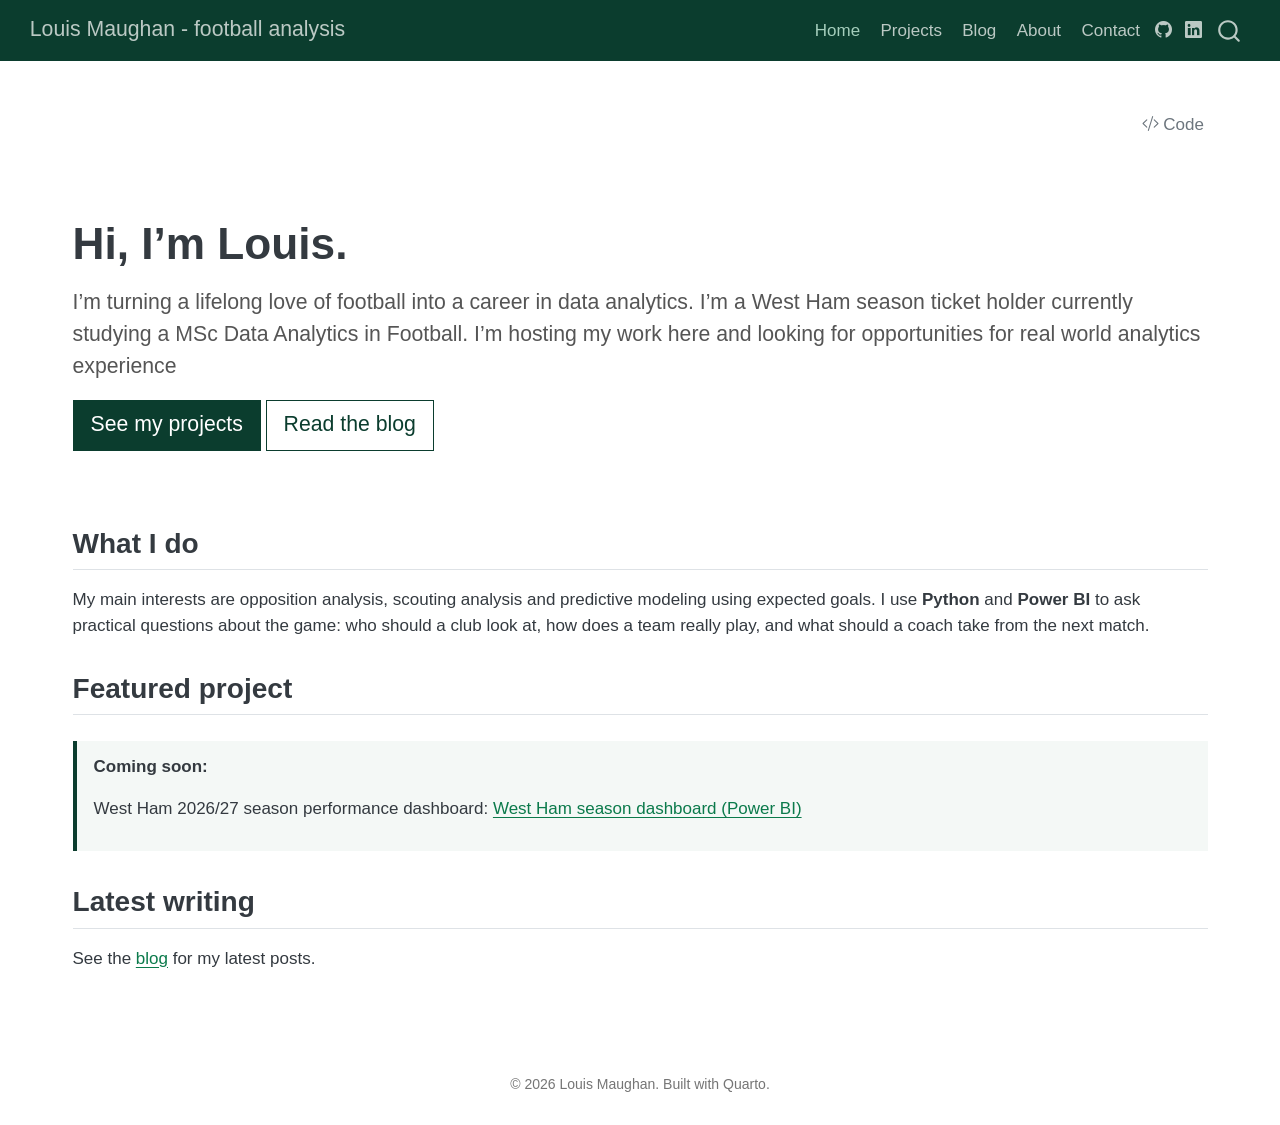
==== commit dfebb8b6: "Built site for gh-pages" ====
--- a/index.html
+++ b/index.html
@@ -7,7 +7,7 @@
 <meta name="viewport" content="width=device-width, initial-scale=1.0, user-scalable=yes">
 
 
-<title>Louis Maughan</title>
+<title>Louis Maughan - football analysis</title>
 <style>
 /* Default styles provided by pandoc.
 ** See https://pandoc.org/MANUAL.html#variables-for-html for config info.
@@ -122,7 +122,7 @@
       <div class="navbar-container container-fluid">
       <div class="navbar-brand-container mx-auto">
     <a class="navbar-brand" href="./index.html">
-    <span class="navbar-title">Louis Maughan</span>
+    <span class="navbar-title">Louis Maughan - football analysis</span>
     </a>
   </div>
           <button class="navbar-toggler" type="button" data-bs-toggle="collapse" data-bs-target="#navbarCollapse" aria-controls="navbarCollapse" aria-expanded="false" aria-label="Toggle navigation" onclick="if (window.quartoToggleHeadroom) { window.quartoToggleHeadroom(); }">
@@ -154,7 +154,7 @@
           </div> <!-- /navcollapse -->
             <div class="quarto-navbar-tools">
     <a href="https://github.com/louismaughan" title="" class="quarto-navigation-tool px-1" aria-label=""><i class="bi bi-github"></i></a>
-    <a href="https://www.linkedin.com/in/YOUR-LINKEDIN-HANDLE" title="" class="quarto-navigation-tool px-1" aria-label=""><i class="bi bi-linkedin"></i></a>
+    <a href="https://www.linkedin.com/in/louismaughan" title="" class="quarto-navigation-tool px-1" aria-label=""><i class="bi bi-linkedin"></i></a>
 </div>
             <div id="quarto-search" class="" title="Search"></div>
       </div> <!-- /container-fluid -->
